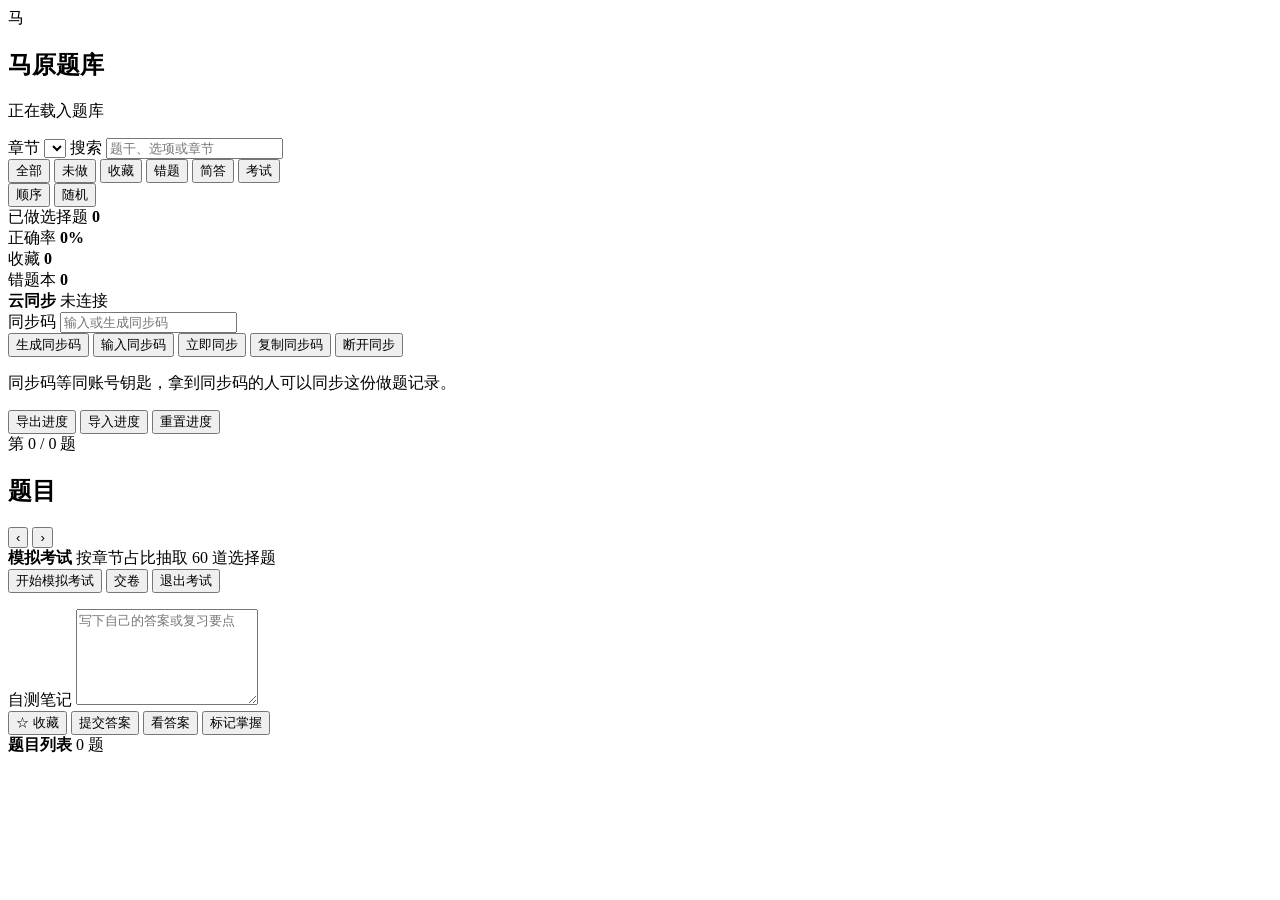
==== mayuan/index.html @ f77a6bed "Add Mayuan quiz page" ====
<!doctype html>
<html lang="zh-CN">
  <head>
    <meta charset="utf-8" />
    <meta name="viewport" content="width=device-width, initial-scale=1" />
    <title>马原题库练习</title>
    <link rel="stylesheet" href="src/styles.css?v=20260630-mayuan1" />
  </head>
  <body>
    <div class="app-shell">
      <aside class="sidebar">
        <div class="brand">
          <div class="brand-mark" aria-hidden="true">马</div>
          <div>
            <h1>马原题库</h1>
            <p id="bankMeta">正在载入题库</p>
          </div>
        </div>

        <section class="panel controls-panel" aria-label="筛选">
          <label class="field">
            <span>章节</span>
            <select id="chapterSelect"></select>
          </label>
          <label class="field">
            <span>搜索</span>
            <input id="searchInput" type="search" placeholder="题干、选项或章节" autocomplete="off" />
          </label>

          <div class="segmented" id="modeTabs" role="tablist" aria-label="题目范围">
            <button type="button" data-mode="all" class="active">全部</button>
            <button type="button" data-mode="undone">未做</button>
            <button type="button" data-mode="starred">收藏</button>
            <button type="button" data-mode="wrong">错题</button>
            <button type="button" data-mode="short">简答</button>
            <button type="button" data-mode="exam">考试</button>
          </div>

          <div class="segmented compact" id="orderTabs" role="tablist" aria-label="练习顺序">
            <button type="button" data-order="normal" class="active">顺序</button>
            <button type="button" data-order="random">随机</button>
          </div>
        </section>

        <section class="panel stats-panel" aria-label="练习统计">
          <div class="stat-row">
            <span>已做选择题</span>
            <strong id="answeredStat">0</strong>
          </div>
          <div class="stat-row">
            <span>正确率</span>
            <strong id="accuracyStat">0%</strong>
          </div>
          <div class="stat-row">
            <span>收藏</span>
            <strong id="favoriteStat">0</strong>
          </div>
          <div class="stat-row">
            <span>错题本</span>
            <strong id="wrongStat">0</strong>
          </div>
          <div class="progress-track" aria-hidden="true">
            <div id="progressFill"></div>
          </div>
        </section>

        <section class="panel sync-panel hidden" id="syncPanel" aria-label="云同步">
          <div class="sync-head">
            <strong>云同步</strong>
            <span id="syncStatus">未连接</span>
          </div>
          <label class="field">
            <span>同步码</span>
            <input id="syncCodeInput" type="text" placeholder="输入或生成同步码" autocomplete="off" spellcheck="false" />
          </label>
          <div class="sync-actions">
            <button type="button" id="generateSyncBtn" class="ghost-button">生成同步码</button>
            <button type="button" id="connectSyncBtn" class="ghost-button">输入同步码</button>
            <button type="button" id="syncNowBtn" class="primary-button">立即同步</button>
            <button type="button" id="copySyncBtn" class="ghost-button">复制同步码</button>
            <button type="button" id="disconnectSyncBtn" class="ghost-button danger">断开同步</button>
          </div>
          <p class="sync-help">同步码等同账号钥匙，拿到同步码的人可以同步这份做题记录。</p>
        </section>

        <section class="panel data-panel" aria-label="进度管理">
          <button type="button" id="exportBtn" class="ghost-button">导出进度</button>
          <button type="button" id="importBtn" class="ghost-button">导入进度</button>
          <button type="button" id="resetBtn" class="ghost-button danger">重置进度</button>
          <input id="importInput" type="file" accept="application/json" hidden />
        </section>
      </aside>

      <main class="workspace">
        <header class="topbar">
          <div>
            <div id="questionCounter" class="eyebrow">第 0 / 0 题</div>
            <h2 id="questionTitle">题目</h2>
          </div>
          <div class="nav-actions" aria-label="题目导航">
            <button type="button" id="prevBtn" class="icon-button" title="上一题" aria-label="上一题">‹</button>
            <button type="button" id="nextBtn" class="icon-button" title="下一题" aria-label="下一题">›</button>
          </div>
        </header>

        <section class="exam-panel hidden" id="examPanel" aria-label="模拟考试">
          <div class="exam-head">
            <div>
              <strong>模拟考试</strong>
              <span id="examSummary">按章节占比抽取 60 道选择题</span>
            </div>
            <div class="exam-actions">
              <button type="button" id="startExamBtn" class="primary-button">开始模拟考试</button>
              <button type="button" id="submitExamBtn" class="ghost-button">交卷</button>
              <button type="button" id="exitExamBtn" class="ghost-button">退出考试</button>
            </div>
          </div>
          <div id="examReport" class="exam-report hidden"></div>
        </section>

        <section class="question-panel" aria-live="polite">
          <div class="question-meta">
            <span id="chapterBadge"></span>
            <span id="typeBadge"></span>
            <span id="statusBadge"></span>
          </div>

          <div id="contextNotice" class="notice hidden"></div>
          <p id="questionText" class="question-text"></p>
          <div id="figureNotice" class="figure-notice hidden"></div>
          <div id="options" class="options"></div>

          <div id="shortBox" class="short-box hidden">
            <label class="field">
              <span>自测笔记</span>
              <textarea id="shortNote" rows="6" placeholder="写下自己的答案或复习要点"></textarea>
            </label>
          </div>

          <div id="feedback" class="feedback hidden"></div>

          <div class="question-actions">
            <button type="button" id="favoriteBtn" class="ghost-button">☆ 收藏</button>
            <button type="button" id="submitBtn" class="primary-button">提交答案</button>
            <button type="button" id="showAnswerBtn" class="ghost-button">看答案</button>
            <button type="button" id="masterBtn" class="ghost-button">标记掌握</button>
          </div>
        </section>

        <section class="list-panel" aria-label="题目列表">
          <div class="list-header">
            <strong id="listTitle">题目列表</strong>
            <span id="listCount">0 题</span>
          </div>
          <div id="questionList" class="question-list"></div>
        </section>
      </main>
    </div>

    <script src="src/questions.js"></script>
    <script src="src/sync-config.js?v=20260618-sync"></script>
    <script src="src/sync.js"></script>
    <script src="src/app.js?v=20260630-mayuan1"></script>
  </body>
</html>
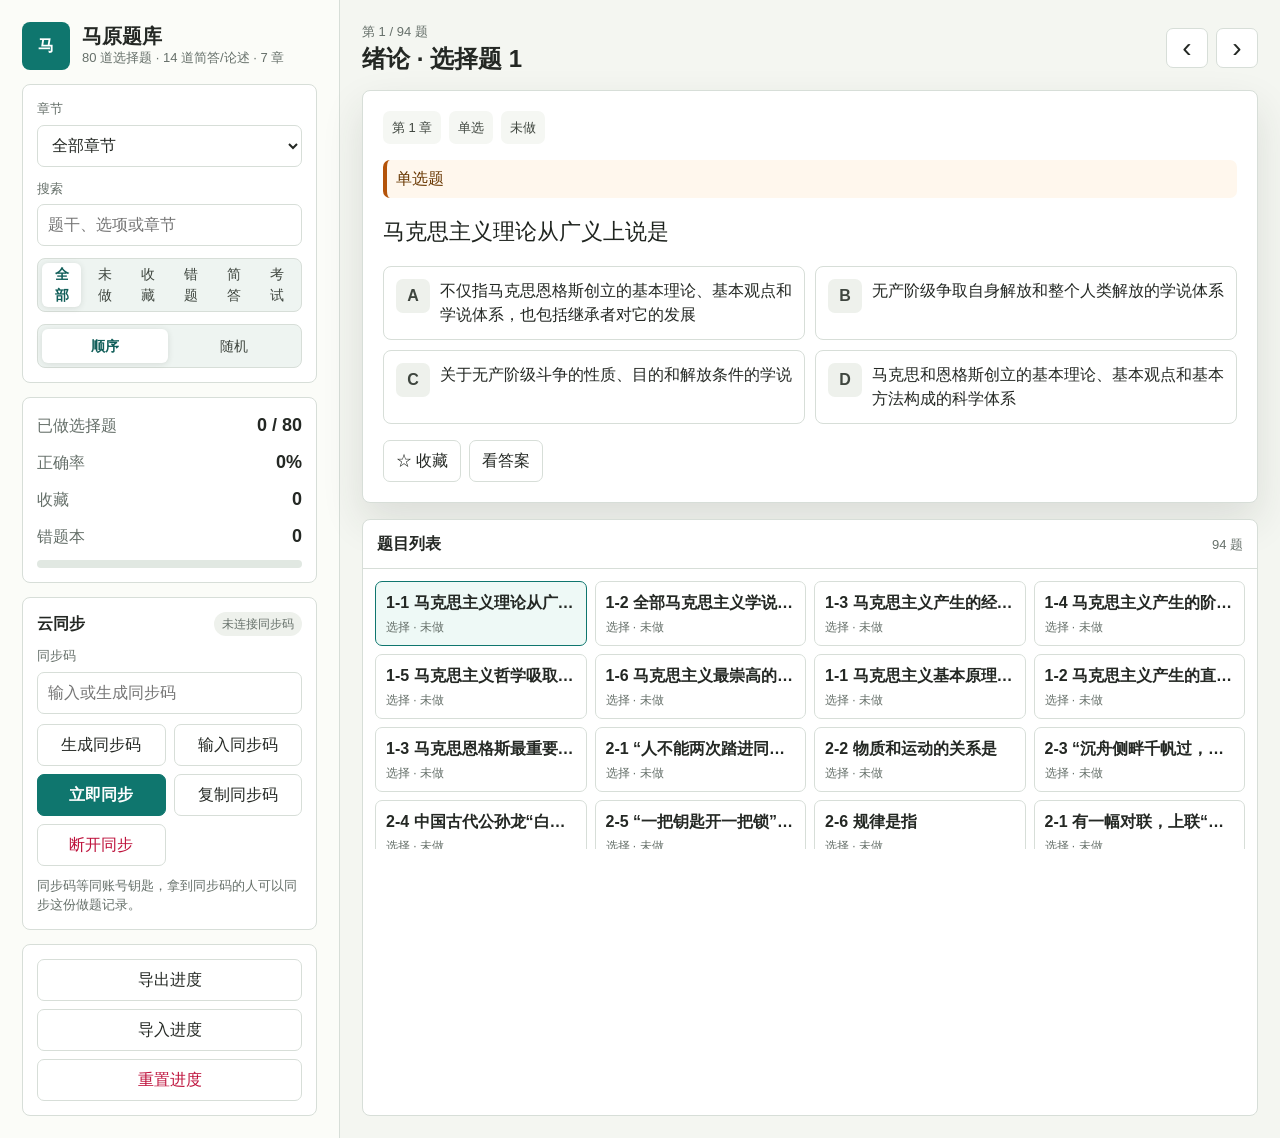
==== commit 5a27cd65: "Trigger Mayuan Pages deploy" ====
--- a/mayuan/index.html
+++ b/mayuan/index.html
@@ -4,7 +4,7 @@
     <meta charset="utf-8" />
     <meta name="viewport" content="width=device-width, initial-scale=1" />
     <title>马原题库练习</title>
-    <link rel="stylesheet" href="src/styles.css?v=20260630-mayuan1" />
+    <link rel="stylesheet" href="src/styles.css?v=20260630-mayuan2" />
   </head>
   <body>
     <div class="app-shell">
@@ -157,9 +157,9 @@
       </main>
     </div>
 
-    <script src="src/questions.js"></script>
-    <script src="src/sync-config.js?v=20260618-sync"></script>
-    <script src="src/sync.js"></script>
-    <script src="src/app.js?v=20260630-mayuan1"></script>
+    <script src="src/questions.js?v=20260630-mayuan2"></script>
+    <script src="src/sync-config.js?v=20260630-mayuan2"></script>
+    <script src="src/sync.js?v=20260630-mayuan2"></script>
+    <script src="src/app.js?v=20260630-mayuan2"></script>
   </body>
 </html>
--- a/mayuan/src/styles.css
+++ b/mayuan/src/styles.css
@@ -0,0 +1,770 @@
+:root {
+  color-scheme: light;
+  --bg: #f4f6f1;
+  --surface: #ffffff;
+  --surface-2: #eef4f1;
+  --text: #242824;
+  --muted: #66706a;
+  --line: #d7ded8;
+  --teal: #0f766e;
+  --teal-dark: #115e59;
+  --amber: #b45309;
+  --rose: #be123c;
+  --green: #15803d;
+  --ink-soft: #3f463f;
+  --shadow: 0 18px 42px rgba(41, 51, 44, 0.12);
+}
+
+* {
+  box-sizing: border-box;
+}
+
+body {
+  margin: 0;
+  min-height: 100vh;
+  background: var(--bg);
+  color: var(--text);
+  font-family: -apple-system, BlinkMacSystemFont, "Segoe UI", "PingFang SC", "Microsoft YaHei", sans-serif;
+  font-size: 16px;
+  line-height: 1.5;
+}
+
+button,
+input,
+select,
+textarea {
+  font: inherit;
+}
+
+button {
+  cursor: pointer;
+}
+
+.app-shell {
+  display: grid;
+  grid-template-columns: minmax(280px, 340px) minmax(0, 1fr);
+  min-height: 100vh;
+}
+
+.sidebar {
+  display: flex;
+  flex-direction: column;
+  gap: 14px;
+  padding: 22px;
+  border-right: 1px solid var(--line);
+  background: #fbfcf8;
+}
+
+.brand {
+  display: grid;
+  grid-template-columns: 48px 1fr;
+  gap: 12px;
+  align-items: center;
+  min-width: 0;
+}
+
+.brand-mark {
+  display: grid;
+  place-items: center;
+  width: 48px;
+  height: 48px;
+  border-radius: 8px;
+  background: var(--teal);
+  color: #fff;
+  font-weight: 800;
+}
+
+h1,
+h2,
+p {
+  margin: 0;
+}
+
+h1 {
+  font-size: 20px;
+  line-height: 1.2;
+}
+
+h2 {
+  margin-top: 2px;
+  font-size: 24px;
+  line-height: 1.25;
+}
+
+.brand p,
+.eyebrow,
+.list-header span,
+.field span,
+.question-meta span {
+  color: var(--muted);
+  font-size: 13px;
+}
+
+.panel,
+.question-panel,
+.list-panel {
+  border: 1px solid var(--line);
+  border-radius: 8px;
+  background: var(--surface);
+}
+
+.panel {
+  padding: 14px;
+}
+
+.controls-panel {
+  display: grid;
+  gap: 12px;
+}
+
+.field {
+  display: grid;
+  gap: 6px;
+}
+
+.field input,
+.field select,
+.field textarea {
+  width: 100%;
+  min-width: 0;
+  border: 1px solid var(--line);
+  border-radius: 7px;
+  background: #fff;
+  color: var(--text);
+  outline: none;
+}
+
+.field input,
+.field select {
+  min-height: 42px;
+  padding: 8px 10px;
+}
+
+.field textarea {
+  resize: vertical;
+  min-height: 150px;
+  padding: 10px 12px;
+}
+
+.field input:focus,
+.field select:focus,
+.field textarea:focus {
+  border-color: var(--teal);
+  box-shadow: 0 0 0 3px rgba(15, 118, 110, 0.12);
+}
+
+.segmented {
+  display: grid;
+  grid-template-columns: repeat(6, minmax(0, 1fr));
+  gap: 4px;
+  padding: 4px;
+  border: 1px solid var(--line);
+  border-radius: 8px;
+  background: var(--surface-2);
+}
+
+.segmented.compact {
+  grid-template-columns: repeat(2, minmax(0, 1fr));
+}
+
+.segmented button {
+  min-height: 34px;
+  border: 0;
+  border-radius: 6px;
+  background: transparent;
+  color: var(--ink-soft);
+  font-size: 14px;
+}
+
+.segmented button.active {
+  background: var(--surface);
+  color: var(--teal-dark);
+  box-shadow: 0 1px 6px rgba(41, 51, 44, 0.12);
+  font-weight: 700;
+}
+
+.segmented button:disabled {
+  cursor: default;
+  opacity: 0.55;
+}
+
+.stats-panel {
+  display: grid;
+  gap: 10px;
+}
+
+.stat-row {
+  display: flex;
+  align-items: center;
+  justify-content: space-between;
+  gap: 12px;
+  color: var(--muted);
+}
+
+.stat-row strong {
+  color: var(--text);
+  font-size: 18px;
+}
+
+.progress-track {
+  height: 8px;
+  overflow: hidden;
+  border-radius: 999px;
+  background: #e1e8e2;
+}
+
+.progress-track div {
+  width: 0%;
+  height: 100%;
+  background: var(--teal);
+  transition: width 180ms ease;
+}
+
+.data-panel {
+  display: grid;
+  grid-template-columns: 1fr;
+  gap: 8px;
+}
+
+.sync-panel {
+  display: grid;
+  gap: 10px;
+}
+
+.sync-head {
+  display: flex;
+  align-items: center;
+  justify-content: space-between;
+  gap: 12px;
+}
+
+.sync-head span {
+  border-radius: 999px;
+  padding: 3px 8px;
+  background: #eef1ec;
+  color: var(--muted);
+  font-size: 12px;
+  white-space: nowrap;
+}
+
+.sync-head span.synced {
+  background: #ecfdf3;
+  color: var(--green);
+}
+
+.sync-head span.pending,
+.sync-head span.syncing {
+  background: #fff7ed;
+  color: var(--amber);
+}
+
+.sync-head span.error {
+  background: #fff1f2;
+  color: var(--rose);
+}
+
+.sync-actions {
+  display: grid;
+  grid-template-columns: repeat(2, minmax(0, 1fr));
+  gap: 8px;
+}
+
+.sync-actions button {
+  white-space: normal;
+}
+
+.sync-help {
+  color: var(--muted);
+  font-size: 13px;
+}
+
+.workspace {
+  display: grid;
+  grid-template-rows: auto auto minmax(180px, 1fr);
+  gap: 16px;
+  padding: 22px;
+  min-width: 0;
+}
+
+.topbar {
+  display: flex;
+  align-items: center;
+  justify-content: space-between;
+  gap: 18px;
+}
+
+.exam-panel {
+  display: grid;
+  gap: 14px;
+  padding: 16px;
+  border: 1px solid var(--line);
+  border-radius: 8px;
+  background: var(--surface);
+}
+
+.exam-head {
+  display: flex;
+  align-items: center;
+  justify-content: space-between;
+  gap: 16px;
+}
+
+.exam-head > div:first-child {
+  display: grid;
+  gap: 3px;
+}
+
+.exam-head span {
+  color: var(--muted);
+  font-size: 14px;
+}
+
+.exam-actions {
+  display: flex;
+  align-items: center;
+  gap: 8px;
+  flex-wrap: wrap;
+  justify-content: flex-end;
+}
+
+.exam-report {
+  display: grid;
+  gap: 12px;
+  padding-top: 12px;
+  border-top: 1px solid var(--line);
+}
+
+.exam-metrics {
+  display: grid;
+  grid-template-columns: repeat(6, minmax(0, 1fr));
+  gap: 8px;
+}
+
+.exam-metric {
+  display: grid;
+  gap: 2px;
+  min-height: 64px;
+  padding: 9px;
+  border: 1px solid var(--line);
+  border-radius: 7px;
+  background: #fbfcf8;
+}
+
+.exam-metric strong {
+  font-size: 20px;
+}
+
+.exam-metric span,
+.weak-list,
+.chapter-row {
+  color: var(--muted);
+  font-size: 13px;
+}
+
+.weak-list,
+.chapter-results {
+  display: grid;
+  gap: 8px;
+}
+
+.weak-list div,
+.chapter-row {
+  border: 1px solid var(--line);
+  border-radius: 7px;
+  background: #fbfcf8;
+}
+
+.weak-list div {
+  padding: 8px 10px;
+}
+
+.chapter-row {
+  display: flex;
+  align-items: center;
+  justify-content: space-between;
+  gap: 12px;
+  padding: 9px 10px;
+}
+
+.chapter-row span {
+  min-width: 0;
+}
+
+.chapter-row strong {
+  flex: 0 0 auto;
+  color: var(--ink-soft);
+  font-size: 13px;
+  white-space: nowrap;
+}
+
+.nav-actions,
+.question-actions {
+  display: flex;
+  align-items: center;
+  gap: 8px;
+  flex-wrap: wrap;
+}
+
+.icon-button,
+.ghost-button,
+.primary-button {
+  min-height: 40px;
+  border-radius: 7px;
+  border: 1px solid var(--line);
+  background: #fff;
+  color: var(--text);
+}
+
+.icon-button {
+  width: 42px;
+  padding: 0;
+  font-size: 28px;
+  line-height: 1;
+}
+
+.ghost-button,
+.primary-button {
+  padding: 8px 12px;
+  white-space: nowrap;
+}
+
+.primary-button {
+  border-color: var(--teal);
+  background: var(--teal);
+  color: #fff;
+  font-weight: 700;
+}
+
+.primary-button:hover,
+.primary-button:focus {
+  background: var(--teal-dark);
+}
+
+.ghost-button:hover,
+.ghost-button:focus,
+.icon-button:hover,
+.icon-button:focus {
+  border-color: var(--teal);
+  color: var(--teal-dark);
+}
+
+.ghost-button.danger {
+  color: var(--rose);
+}
+
+.ghost-button.danger:hover,
+.ghost-button.danger:focus {
+  border-color: var(--rose);
+}
+
+.question-panel {
+  display: grid;
+  gap: 16px;
+  padding: 20px;
+  box-shadow: var(--shadow);
+}
+
+.question-meta {
+  display: flex;
+  gap: 8px;
+  flex-wrap: wrap;
+}
+
+.question-meta span,
+.notice,
+.figure-notice,
+.feedback {
+  border-radius: 7px;
+  padding: 7px 9px;
+  background: #f5f7f3;
+}
+
+.question-meta span {
+  color: var(--ink-soft);
+}
+
+.question-text {
+  max-width: 980px;
+  font-size: 22px;
+  line-height: 1.65;
+  color: #1f241f;
+}
+
+.notice {
+  border-left: 4px solid var(--amber);
+  color: #6b3a05;
+  background: #fff7ed;
+}
+
+.figure-notice {
+  border-left: 4px solid var(--teal);
+  color: var(--teal-dark);
+  background: #ecfdf5;
+}
+
+.options {
+  display: grid;
+  grid-template-columns: repeat(2, minmax(0, 1fr));
+  gap: 10px;
+}
+
+.option-button {
+  display: grid;
+  grid-template-columns: 34px minmax(0, 1fr);
+  gap: 10px;
+  align-items: start;
+  width: 100%;
+  min-height: 64px;
+  padding: 12px;
+  border: 1px solid var(--line);
+  border-radius: 8px;
+  background: #fff;
+  color: var(--text);
+  text-align: left;
+}
+
+.option-button:hover,
+.option-button:focus {
+  border-color: var(--teal);
+  box-shadow: 0 0 0 3px rgba(15, 118, 110, 0.1);
+}
+
+.option-button:disabled {
+  cursor: default;
+}
+
+.option-button.locked:hover,
+.option-button.locked:focus {
+  box-shadow: none;
+}
+
+.option-button.selected {
+  border-color: var(--teal);
+  background: #eef9f6;
+}
+
+.option-button.correct {
+  border-color: var(--green);
+  background: #ecfdf3;
+}
+
+.option-button.wrong {
+  border-color: var(--rose);
+  background: #fff1f2;
+}
+
+.option-key {
+  display: grid;
+  place-items: center;
+  width: 34px;
+  height: 34px;
+  border-radius: 7px;
+  background: #eef1ec;
+  color: var(--ink-soft);
+  font-weight: 800;
+}
+
+.option-button.selected .option-key {
+  background: var(--teal);
+  color: #fff;
+}
+
+.option-text {
+  min-width: 0;
+  overflow-wrap: anywhere;
+}
+
+.feedback {
+  border-left: 4px solid var(--line);
+  color: var(--ink-soft);
+}
+
+.feedback.good {
+  border-color: var(--green);
+  background: #f0fdf4;
+  color: #14532d;
+}
+
+.feedback.bad {
+  border-color: var(--rose);
+  background: #fff1f2;
+  color: #7f1d1d;
+}
+
+.feedback.info {
+  border-color: var(--teal);
+  background: #f0fdfa;
+  color: var(--teal-dark);
+}
+
+.short-box {
+  max-width: 860px;
+}
+
+.hidden {
+  display: none !important;
+}
+
+.list-panel {
+  min-height: 0;
+  overflow: hidden;
+}
+
+.list-header {
+  display: flex;
+  align-items: center;
+  justify-content: space-between;
+  gap: 12px;
+  padding: 12px 14px;
+  border-bottom: 1px solid var(--line);
+}
+
+.question-list {
+  display: grid;
+  grid-template-columns: repeat(auto-fill, minmax(190px, 1fr));
+  gap: 8px;
+  max-height: 280px;
+  overflow: auto;
+  padding: 12px;
+}
+
+.question-jump {
+  display: grid;
+  gap: 3px;
+  min-height: 58px;
+  padding: 9px 10px;
+  border: 1px solid var(--line);
+  border-radius: 7px;
+  background: #fff;
+  color: var(--text);
+  text-align: left;
+}
+
+.question-jump.active {
+  border-color: var(--teal);
+  background: #eef9f6;
+}
+
+.question-jump .jump-title {
+  overflow: hidden;
+  text-overflow: ellipsis;
+  white-space: nowrap;
+  font-weight: 700;
+}
+
+.question-jump .jump-meta {
+  color: var(--muted);
+  font-size: 12px;
+}
+
+.badge-good {
+  color: var(--green);
+}
+
+.badge-bad {
+  color: var(--rose);
+}
+
+.badge-warn {
+  color: var(--amber);
+}
+
+.empty-state {
+  padding: 24px;
+  color: var(--muted);
+}
+
+@media (max-width: 980px) {
+  .app-shell {
+    grid-template-columns: 1fr;
+  }
+
+  .sidebar {
+    border-right: 0;
+    border-bottom: 1px solid var(--line);
+  }
+
+  .workspace {
+    padding-top: 12px;
+  }
+
+  .options {
+    grid-template-columns: 1fr;
+  }
+
+  .exam-metrics {
+    grid-template-columns: repeat(3, minmax(0, 1fr));
+  }
+}
+
+@media (max-width: 640px) {
+  .sidebar,
+  .workspace {
+    padding: 14px;
+  }
+
+  .topbar {
+    align-items: stretch;
+    flex-direction: column;
+  }
+
+  .segmented {
+    grid-template-columns: repeat(3, minmax(0, 1fr));
+  }
+
+  .exam-head {
+    align-items: stretch;
+    flex-direction: column;
+  }
+
+  .exam-actions {
+    display: grid;
+    grid-template-columns: 1fr;
+    justify-content: stretch;
+  }
+
+  .exam-actions button {
+    width: 100%;
+    white-space: normal;
+  }
+
+  .exam-metrics {
+    grid-template-columns: repeat(2, minmax(0, 1fr));
+  }
+
+  .chapter-row {
+    align-items: flex-start;
+    flex-direction: column;
+    gap: 4px;
+  }
+
+  .chapter-row strong {
+    white-space: normal;
+  }
+
+  .nav-actions {
+    justify-content: space-between;
+  }
+
+  .icon-button {
+    flex: 1;
+  }
+
+  .question-panel {
+    padding: 16px;
+  }
+
+  .question-text {
+    font-size: 19px;
+  }
+
+  .question-actions {
+    display: grid;
+    grid-template-columns: repeat(2, minmax(0, 1fr));
+  }
+
+  .question-actions button {
+    width: 100%;
+    white-space: normal;
+  }
+}
